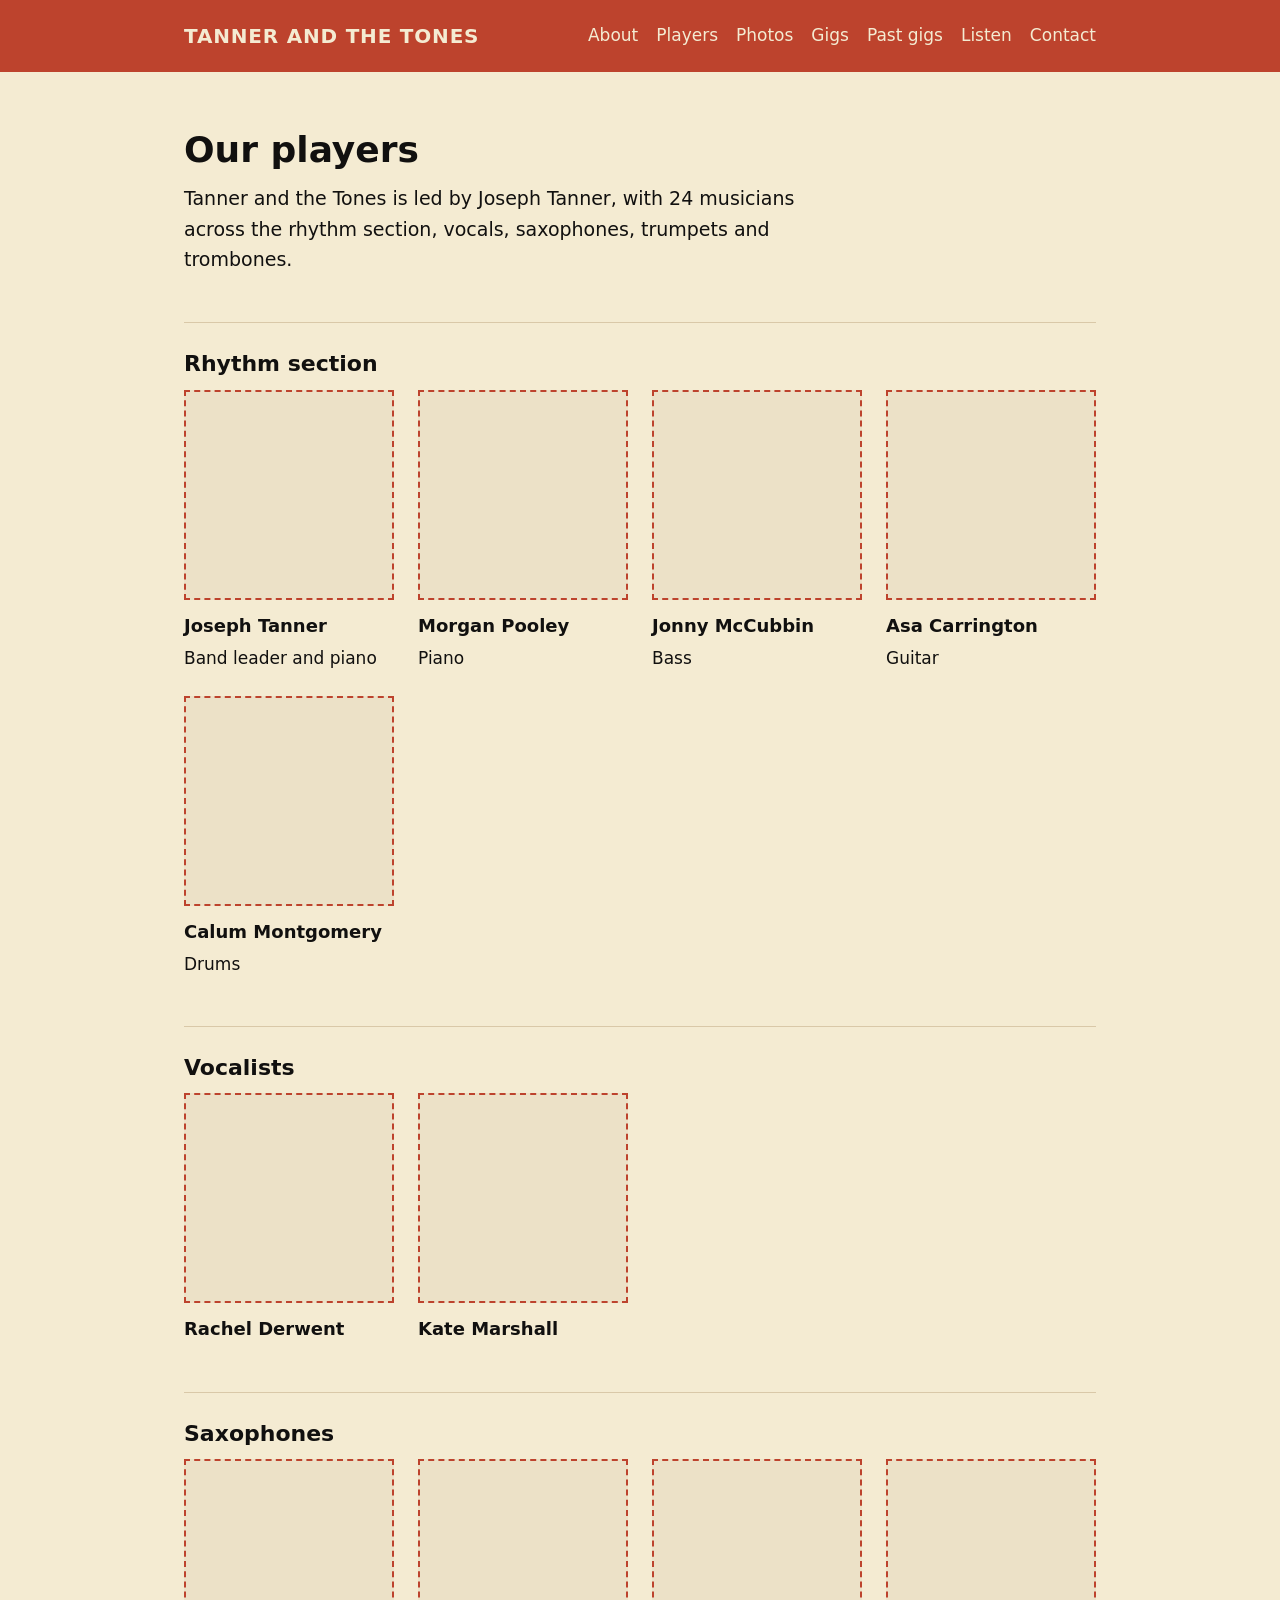
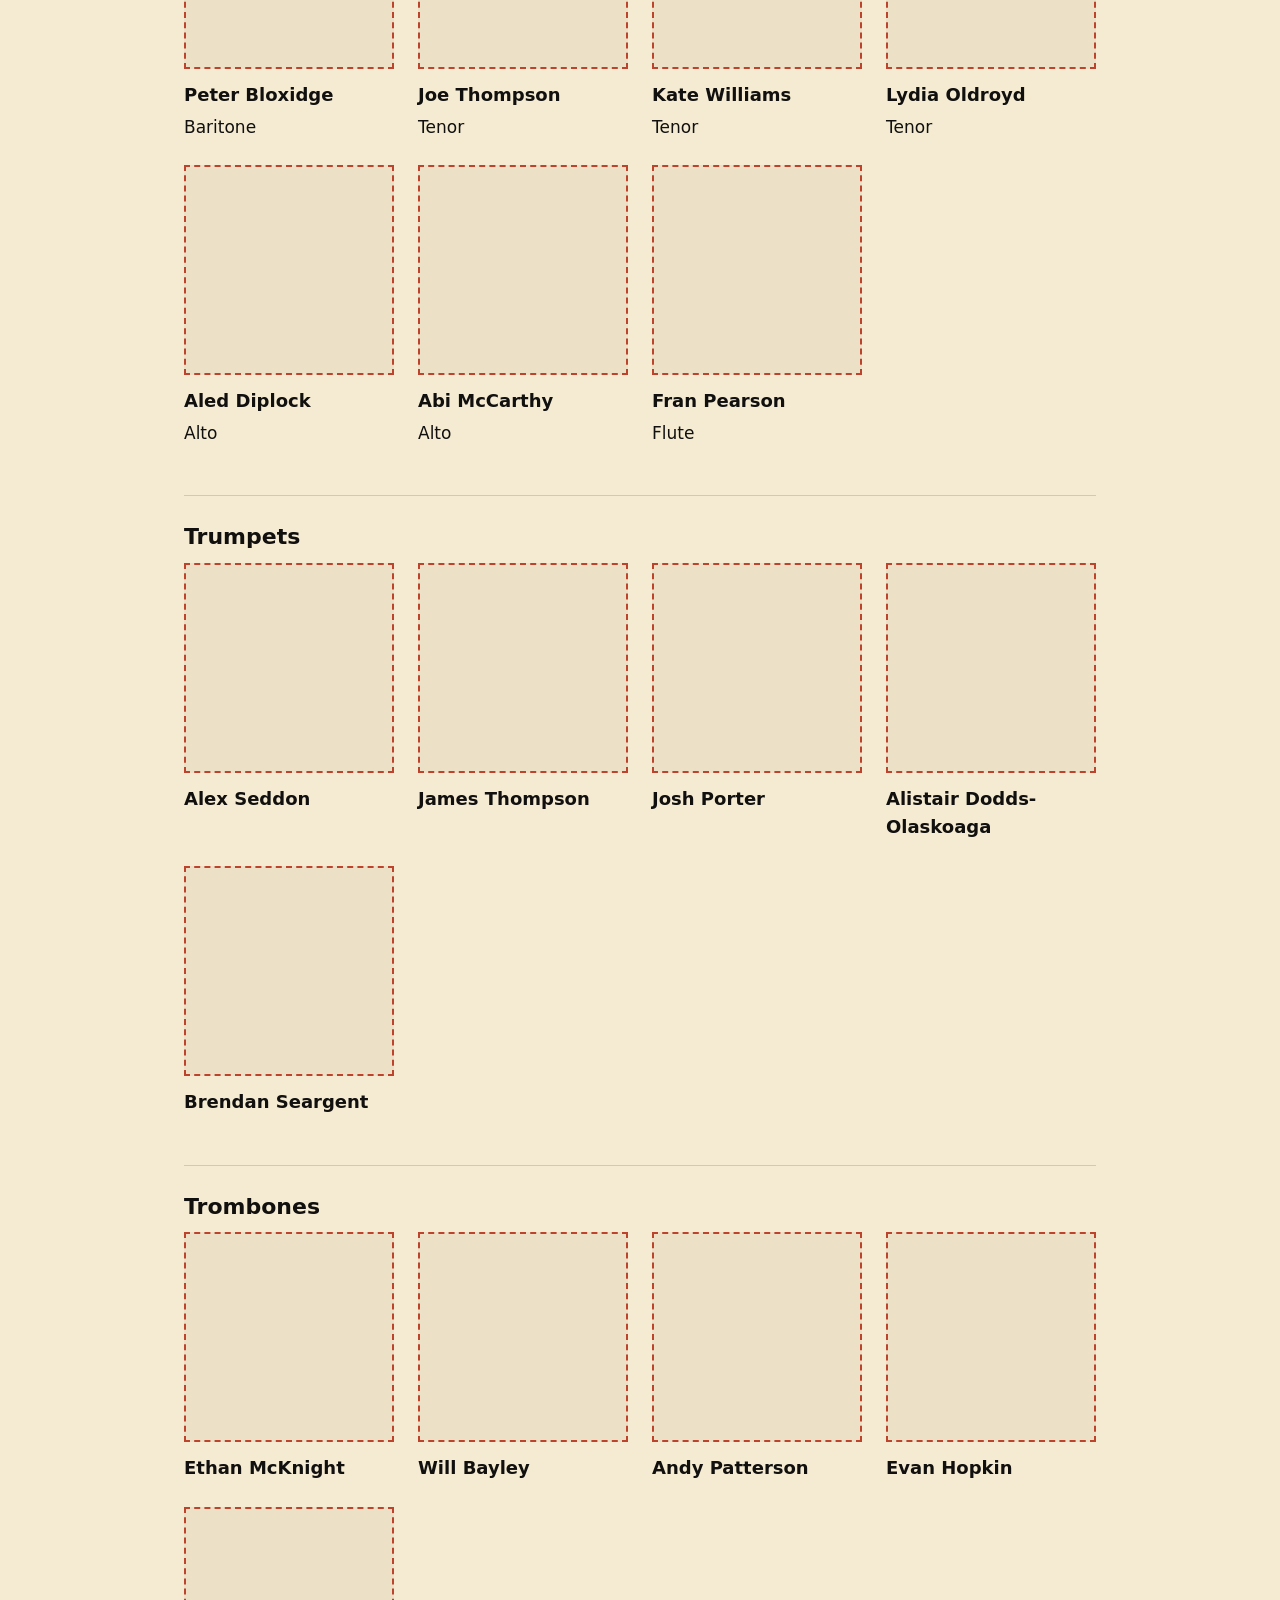
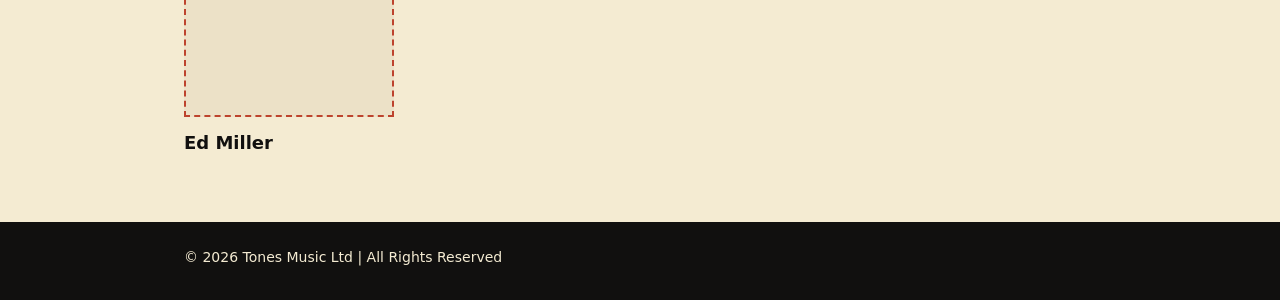
==== players.html @ 6c44559b "Adding players page" ====
<!doctype html>
<html lang="en">
  <head>
    <meta charset="utf-8" />
    <meta name="viewport" content="width=device-width, initial-scale=1" />
    <meta name="description" content="Meet the players in Tanner and the Tones, a big band from Manchester." />
    <meta name="theme-color" content="#bd432d" />
    <title>Our players | Tanner and the Tones</title>
    <link rel="stylesheet" href="styles.css?v=9" />
    <script src="script.js?v=5" defer></script>
  </head>
  <body>
    <header class="site-header">
      <a class="name" href="index.html">Tanner and the Tones</a>
      <nav aria-label="Main navigation">
        <a href="index.html#about">About</a>
        <a href="players.html">Players</a>
        <a href="index.html#gallery">Photos</a>
        <a href="index.html#gigs">Gigs</a>
        <a href="index.html#past-gigs">Past gigs</a>
        <a href="index.html#listen">Listen</a>
        <a href="index.html#contact">Contact</a>
      </nav>
    </header>

    <main>
      <section class="intro">
        <h1>Our players</h1>
        <p class="lede">
          Tanner and the Tones is led by Joseph Tanner, with 24 musicians across the rhythm section,
          vocals, saxophones, trumpets and trombones.
        </p>
      </section>

      <section class="section" id="rhythm">
        <h2>Rhythm section</h2>
        <div class="player-grid">
          <article class="player-card">
            <div class="player-photo" role="img" aria-label="Photo of Joseph Tanner to come"></div>
            <h3>Joseph Tanner</h3>
            <p>Band leader and piano</p>
          </article>
          <article class="player-card">
            <div class="player-photo" role="img" aria-label="Photo of Morgan Pooley to come"></div>
            <h3>Morgan Pooley</h3>
            <p>Piano</p>
          </article>
          <article class="player-card">
            <div class="player-photo" role="img" aria-label="Photo of Jonny McCubbin to come"></div>
            <h3>Jonny McCubbin</h3>
            <p>Bass</p>
          </article>
          <article class="player-card">
            <div class="player-photo" role="img" aria-label="Photo of Asa Carrington to come"></div>
            <h3>Asa Carrington</h3>
            <p>Guitar</p>
          </article>
          <article class="player-card">
            <div class="player-photo" role="img" aria-label="Photo of Calum Montgomery to come"></div>
            <h3>Calum Montgomery</h3>
            <p>Drums</p>
          </article>
        </div>
      </section>

      <section class="section" id="vocals">
        <h2>Vocalists</h2>
        <div class="player-grid">
          <article class="player-card">
            <div class="player-photo" role="img" aria-label="Photo of Rachel Derwent to come"></div>
            <h3>Rachel Derwent</h3>
          </article>
          <article class="player-card">
            <div class="player-photo" role="img" aria-label="Photo of Kate Marshall to come"></div>
            <h3>Kate Marshall</h3>
          </article>
        </div>
      </section>

      <section class="section" id="saxophones">
        <h2>Saxophones</h2>
        <div class="player-grid">
          <article class="player-card">
            <div class="player-photo" role="img" aria-label="Photo of Peter Bloxidge to come"></div>
            <h3>Peter Bloxidge</h3>
            <p>Baritone</p>
          </article>
          <article class="player-card">
            <div class="player-photo" role="img" aria-label="Photo of Joe Thompson to come"></div>
            <h3>Joe Thompson</h3>
            <p>Tenor</p>
          </article>
          <article class="player-card">
            <div class="player-photo" role="img" aria-label="Photo of Kate Williams to come"></div>
            <h3>Kate Williams</h3>
            <p>Tenor</p>
          </article>
          <article class="player-card">
            <div class="player-photo" role="img" aria-label="Photo of Lydia Oldroyd to come"></div>
            <h3>Lydia Oldroyd</h3>
            <p>Tenor</p>
          </article>
          <article class="player-card">
            <div class="player-photo" role="img" aria-label="Photo of Aled Diplock to come"></div>
            <h3>Aled Diplock</h3>
            <p>Alto</p>
          </article>
          <article class="player-card">
            <div class="player-photo" role="img" aria-label="Photo of Abi McCarthy to come"></div>
            <h3>Abi McCarthy</h3>
            <p>Alto</p>
          </article>
          <article class="player-card">
            <div class="player-photo" role="img" aria-label="Photo of Fran Pearson to come"></div>
            <h3>Fran Pearson</h3>
            <p>Flute</p>
          </article>
        </div>
      </section>

      <section class="section" id="trumpets">
        <h2>Trumpets</h2>
        <div class="player-grid">
          <article class="player-card">
            <div class="player-photo" role="img" aria-label="Photo of Alex Seddon to come"></div>
            <h3>Alex Seddon</h3>
          </article>
          <article class="player-card">
            <div class="player-photo" role="img" aria-label="Photo of James Thompson to come"></div>
            <h3>James Thompson</h3>
          </article>
          <article class="player-card">
            <div class="player-photo" role="img" aria-label="Photo of Josh Porter to come"></div>
            <h3>Josh Porter</h3>
          </article>
          <article class="player-card">
            <div class="player-photo" role="img" aria-label="Photo of Alistair Dodds-Olaskoaga to come"></div>
            <h3>Alistair Dodds-Olaskoaga</h3>
          </article>
          <article class="player-card">
            <div class="player-photo" role="img" aria-label="Photo of Brendan Seargent to come"></div>
            <h3>Brendan Seargent</h3>
          </article>
        </div>
      </section>

      <section class="section" id="trombones">
        <h2>Trombones</h2>
        <div class="player-grid">
          <article class="player-card">
            <div class="player-photo" role="img" aria-label="Photo of Ethan McKnight to come"></div>
            <h3>Ethan McKnight</h3>
          </article>
          <article class="player-card">
            <div class="player-photo" role="img" aria-label="Photo of Will Bayley to come"></div>
            <h3>Will Bayley</h3>
          </article>
          <article class="player-card">
            <div class="player-photo" role="img" aria-label="Photo of Andy Patterson to come"></div>
            <h3>Andy Patterson</h3>
          </article>
          <article class="player-card">
            <div class="player-photo" role="img" aria-label="Photo of Evan Hopkin to come"></div>
            <h3>Evan Hopkin</h3>
          </article>
          <article class="player-card">
            <div class="player-photo" role="img" aria-label="Photo of Ed Miller to come"></div>
            <h3>Ed Miller</h3>
          </article>
        </div>
      </section>
    </main>

    <footer class="site-footer">
      <p>&copy; <span id="year"></span> Tones Music Ltd | All Rights Reserved</p>
    </footer>
  </body>
</html>
---- styles.css ----
:root {
  --terracotta: #bd432d;
  --terracotta-dark: #963621;
  --cream: #f4ebd2;
  --black: #11100f;
  --paper: var(--cream);
  --muted: #6f5b4c;
  --line: #d9c8a8;
}

* {
  box-sizing: border-box;
}

body {
  margin: 0;
  color: var(--black);
  background: var(--paper);
  font-family: system-ui, -apple-system, "Segoe UI", Helvetica, Arial, sans-serif;
  font-size: 17px;
  line-height: 1.6;
}

a {
  color: var(--terracotta-dark);
}

.site-header {
  display: flex;
  flex-wrap: wrap;
  justify-content: space-between;
  align-items: center;
  gap: 12px 24px;
  padding: 20px max(24px, calc((100% - 960px) / 2 + 24px));
  background: var(--terracotta);
  color: var(--paper);
}

.name {
  color: var(--cream);
  font-size: 20px;
  font-weight: 800;
  letter-spacing: 0.04em;
  text-transform: uppercase;
  text-decoration: none;
}

nav {
  display: flex;
  flex-wrap: wrap;
  gap: 18px;
}

nav a {
  color: var(--cream);
  text-decoration: none;
}

nav a:hover {
  text-decoration: underline;
}

main {
  max-width: 960px;
  margin: 0 auto;
  padding: 0 24px;
}

.hero {
  padding-top: 40px;
}

.hero img {
  display: block;
  width: 100%;
  aspect-ratio: 4 / 3;
  object-fit: cover;
  object-position: center;
  border-radius: 6px;
  box-shadow: 0 18px 40px rgb(17 16 15 / 22%);
}

.hero-caption {
  margin: 14px 0 0;
  color: var(--muted);
  font-size: 14px;
  letter-spacing: 0.06em;
  text-align: center;
  text-transform: uppercase;
}

.section .gallery-intro {
  max-width: 860px;
  margin: 0 auto 20px;
  color: var(--muted);
  text-align: center;
}

.slideshow {
  max-width: 860px;
  margin: 0 auto;
  overflow: hidden;
  border: 1px solid var(--terracotta);
  background: var(--black);
  box-shadow: 0 16px 36px rgb(17 16 15 / 20%);
}

.slide {
  margin: 0;
}

.slide[hidden] {
  display: none;
}

.slide img {
  display: block;
  width: 100%;
  aspect-ratio: 4 / 3;
  object-fit: contain;
  background: var(--black);
}

.slide figcaption {
  padding: 12px 18px;
  color: var(--cream);
  font-size: 14px;
  letter-spacing: 0.08em;
  text-align: center;
  text-transform: uppercase;
}

.slideshow-controls {
  display: grid;
  grid-template-columns: 1fr auto 1fr;
  align-items: center;
  gap: 12px;
  padding: 12px 14px;
  background: var(--terracotta);
}

.slide-button {
  min-width: 128px;
  padding: 8px 14px;
  border: 1px solid var(--cream);
  border-radius: 2px;
  color: var(--cream);
  background: transparent;
  font: inherit;
  font-size: 14px;
  font-weight: 700;
  cursor: pointer;
  transition: color 160ms ease, background-color 160ms ease;
}

.slide-button:hover {
  color: var(--black);
  background: var(--cream);
}

.slide-button:focus-visible {
  outline: 3px solid var(--cream);
  outline-offset: 3px;
}

.slide-button[data-slide-direction="previous"] {
  justify-self: start;
}

.slide-button[data-slide-direction="next"] {
  justify-self: end;
}

.slide-position {
  margin: 0;
  color: var(--cream);
  font-size: 14px;
  font-weight: 700;
  letter-spacing: 0.08em;
  text-align: center;
  white-space: nowrap;
}

.intro {
  padding-top: 56px;
}

h1,
h2 {
  line-height: 1.2;
  font-weight: 700;
}

h1 {
  margin: 0 0 12px;
  font-size: 36px;
}

h2 {
  margin: 0 0 12px;
  font-size: 22px;
}

.lede {
  max-width: 640px;
  margin: 0;
  font-size: 19px;
}

.section {
  margin-top: 48px;
  padding-top: 28px;
  border-top: 1px solid var(--line);
}

.section p {
  max-width: 640px;
  margin: 0;
}

.gig-review-grid {
  display: grid;
  grid-template-columns: repeat(auto-fit, minmax(240px, 1fr));
  gap: 16px;
}

.player-grid {
  display: grid;
  grid-template-columns: repeat(auto-fill, minmax(180px, 1fr));
  gap: 24px;
}

.player-photo {
  aspect-ratio: 1 / 1;
  display: grid;
  place-items: center;
  border: 2px dashed var(--terracotta);
  background: #ece1c7;
  color: var(--terracotta-dark);
  font-size: 14px;
}

.player-card h3 {
  margin: 12px 0 0;
  font-size: 18px;
}

.player-card p {
  margin: 4px 0 0;
}

.info-card {
  padding: 24px;
  border-top: 4px solid var(--terracotta);
  background: #ece1c7;
}

.info-card .eyebrow {
  margin: 0 0 8px;
  color: var(--terracotta-dark);
  font-size: 13px;
  font-weight: 800;
  letter-spacing: 0.12em;
  text-transform: uppercase;
}

.info-card h3 {
  margin: 0 0 8px;
  font-size: 21px;
  line-height: 1.25;
}

.info-card p {
  margin-bottom: 12px;
}

.info-card p:last-of-type {
  margin-bottom: 0;
}

.info-card a {
  display: inline-block;
  margin-top: 12px;
  font-weight: 700;
}

.links {
  margin: 0;
  padding: 0;
  list-style: none;
}

.links li {
  margin-bottom: 8px;
}

.site-footer {
  margin-top: 64px;
  padding: 24px max(24px, calc((100% - 960px) / 2 + 24px)) 32px;
  background: var(--black);
  color: var(--cream);
  font-size: 14px;
}

.site-footer p {
  margin: 0;
}

@media (max-width: 600px) {
  body {
    font-size: 16px;
  }

  .gig-review-grid {
    grid-template-columns: 1fr;
  }

  .slideshow-controls {
    grid-template-columns: 1fr 1fr;
    gap: 8px;
    padding: 10px;
  }

  .slide-position {
    grid-column: 1 / -1;
    grid-row: 1;
  }

  .slide-button {
    grid-row: 2;
    padding: 8px 10px;
    font-size: 13px;
  }

  h1 {
    font-size: 28px;
  }

  .lede {
    font-size: 17px;
  }
}
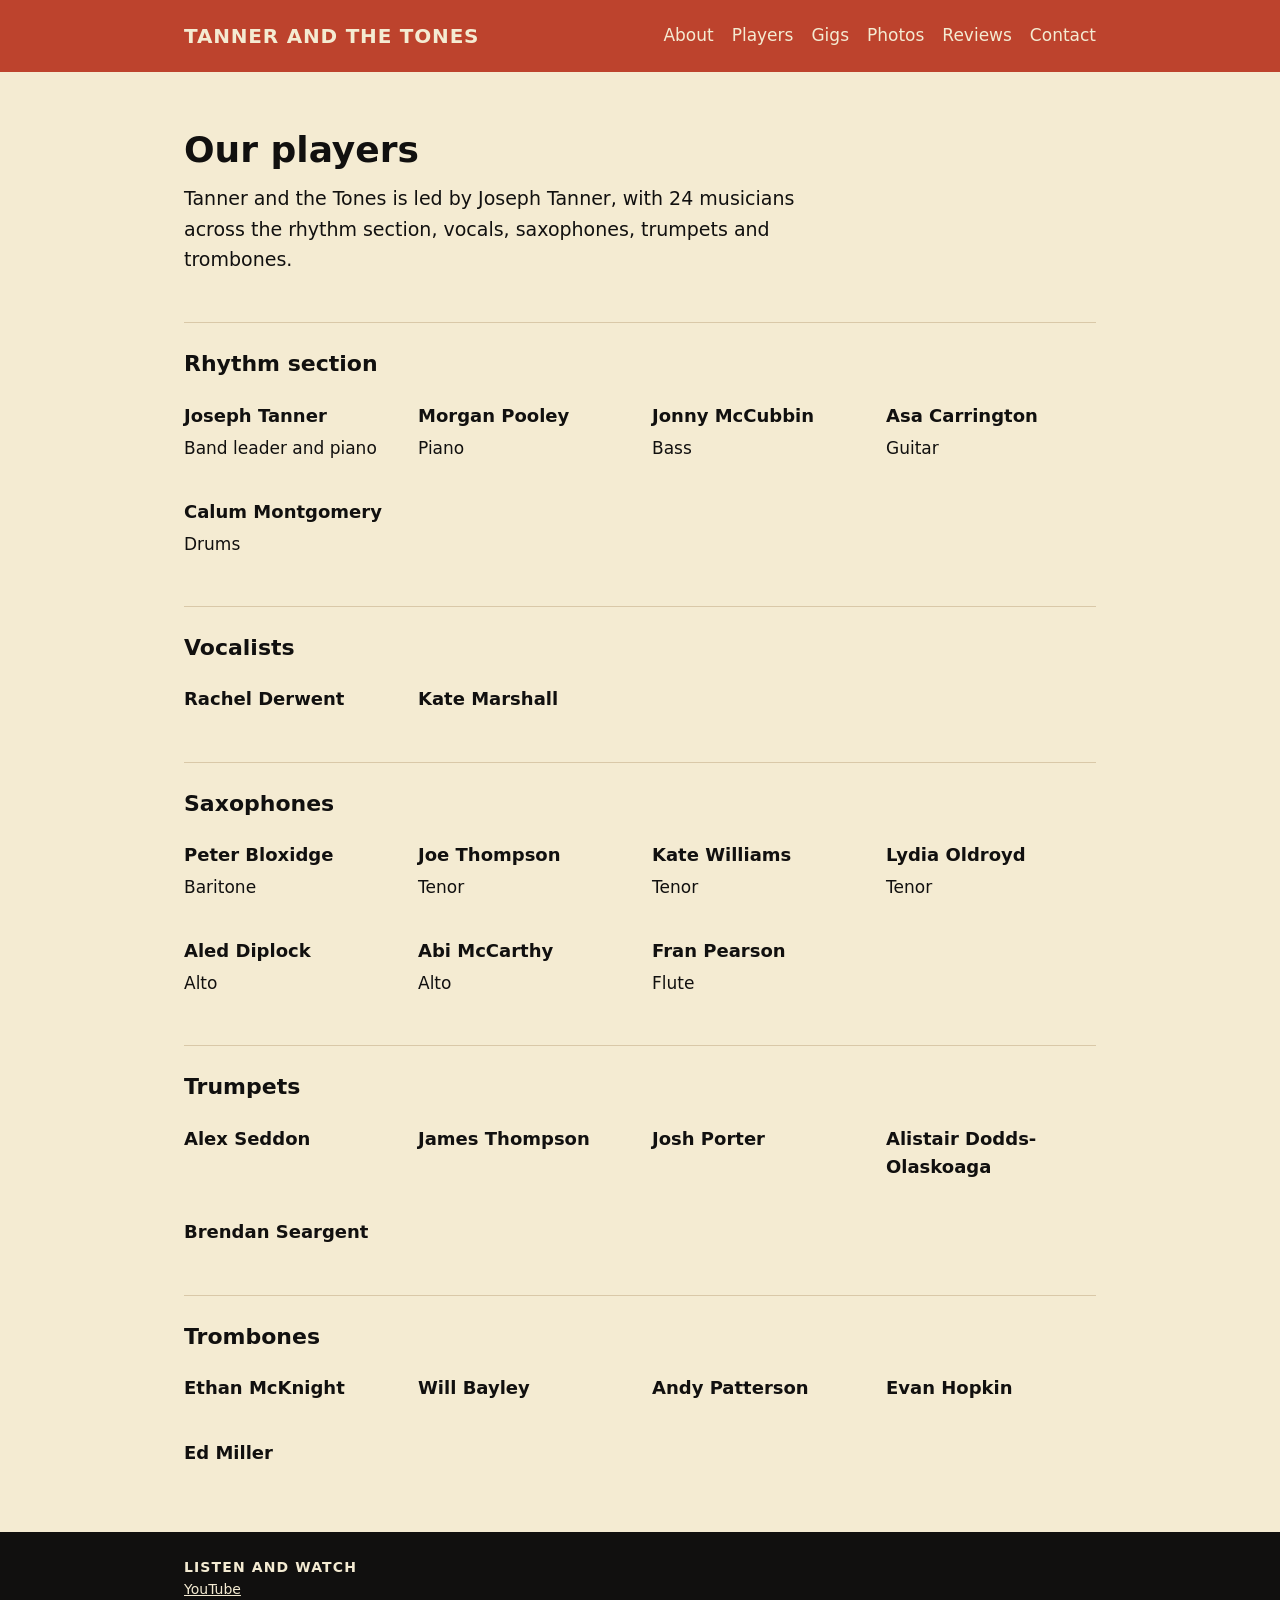
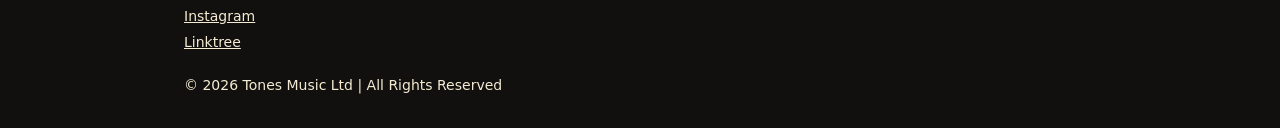
==== commit 1a13f51f: "Some changes" ====
--- a/players.html
+++ b/players.html
@@ -6,7 +6,7 @@
     <meta name="description" content="Meet the players in Tanner and the Tones, a big band from Manchester." />
     <meta name="theme-color" content="#bd432d" />
     <title>Our players | Tanner and the Tones</title>
-    <link rel="stylesheet" href="styles.css?v=9" />
+    <link rel="stylesheet" href="styles.css?v=16" />
     <script src="script.js?v=5" defer></script>
   </head>
   <body>
@@ -15,10 +15,9 @@
       <nav aria-label="Main navigation">
         <a href="index.html#about">About</a>
         <a href="players.html">Players</a>
+        <a href="index.html#gigs">Gigs</a>
         <a href="index.html#gallery">Photos</a>
-        <a href="index.html#gigs">Gigs</a>
-        <a href="index.html#past-gigs">Past gigs</a>
-        <a href="index.html#listen">Listen</a>
+        <a href="index.html#past-gigs">Reviews</a>
         <a href="index.html#contact">Contact</a>
       </nav>
     </header>
@@ -172,6 +171,14 @@
     </main>
 
     <footer class="site-footer">
+      <div class="footer-listen">
+        <p class="footer-heading">Listen and watch</p>
+        <ul class="links">
+          <li><a href="https://www.youtube.com/@tannerandthetones" target="_blank" rel="noreferrer">YouTube</a></li>
+          <li><a href="https://www.instagram.com/manchesterjazzband" target="_blank" rel="noreferrer">Instagram</a></li>
+          <li><a href="https://linktr.ee/tannerandthetones" target="_blank" rel="noreferrer">Linktree</a></li>
+        </ul>
+      </div>
       <p>&copy; <span id="year"></span> Tones Music Ltd | All Rights Reserved</p>
     </footer>
   </body>
--- a/styles.css
+++ b/styles.css
@@ -105,6 +105,12 @@
   box-shadow: 0 16px 36px rgb(17 16 15 / 20%);
 }
 
+#gigs iframe {
+  display: block;
+  max-width: min(860px, 100%);
+  margin: 0 auto;
+}
+
 .slide {
   margin: 0;
 }
@@ -207,6 +213,39 @@
   font-size: 19px;
 }
 
+.hero-actions {
+  display: flex;
+  flex-wrap: wrap;
+  gap: 12px;
+  margin: 24px 0 0;
+}
+
+.button {
+  display: inline-block;
+  padding: 10px 20px;
+  border: 2px solid var(--terracotta);
+  border-radius: 2px;
+  color: var(--cream);
+  background: var(--terracotta);
+  font-weight: 700;
+  text-decoration: none;
+}
+
+.button:hover {
+  background: var(--terracotta-dark);
+  border-color: var(--terracotta-dark);
+}
+
+.button-secondary {
+  color: var(--terracotta-dark);
+  background: transparent;
+}
+
+.button-secondary:hover {
+  color: var(--cream);
+  background: var(--terracotta-dark);
+}
+
 .section {
   margin-top: 48px;
   padding-top: 28px;
@@ -231,13 +270,7 @@
 }
 
 .player-photo {
-  aspect-ratio: 1 / 1;
-  display: grid;
-  place-items: center;
-  border: 2px dashed var(--terracotta);
-  background: #ece1c7;
-  color: var(--terracotta-dark);
-  font-size: 14px;
+  display: none;
 }
 
 .player-card h3 {
@@ -306,6 +339,111 @@
   margin: 0;
 }
 
+.site-footer a {
+  color: var(--cream);
+}
+
+.footer-listen {
+  margin-bottom: 20px;
+}
+
+.footer-heading {
+  margin: 0 0 8px;
+  font-weight: 700;
+  letter-spacing: 0.08em;
+  text-transform: uppercase;
+}
+
+.site-footer .links li {
+  margin-bottom: 4px;
+}
+
+.gig-list {
+  list-style: none;
+  margin: 0 0 24px;
+  padding: 0;
+}
+
+.gig-list li {
+  display: flex;
+  flex-wrap: wrap;
+  align-items: baseline;
+  gap: 4px 16px;
+  padding: 12px 0;
+  border-bottom: 1px solid var(--terracotta);
+}
+
+.gig-date {
+  font-weight: 700;
+  min-width: 120px;
+}
+
+.gig-venue {
+  flex: 1;
+}
+
+.gig-list,
+.venue-row {
+  margin-top: 32px;
+  padding: 20px 22px;
+  border: 1px solid var(--terracotta);
+  background: var(--paper);
+  box-shadow: 0 12px 28px rgb(17 16 15 / 12%);
+}
+
+.venue-label {
+  margin: 0 0 14px;
+  font-size: 1.25rem;
+  font-weight: 800;
+  color: var(--terracotta);
+}
+
+.venue-list {
+  display: flex;
+  flex-wrap: wrap;
+  gap: 10px;
+  margin: 0;
+  padding: 0;
+  list-style: none;
+}
+
+.venue-list li {
+  margin: 0;
+}
+
+.venue-list a {
+  display: inline-block;
+  padding: 10px 16px;
+  border: 2px solid var(--terracotta);
+  border-radius: 999px;
+  background: var(--cream);
+  color: var(--black);
+  text-decoration: none;
+  font-weight: 700;
+}
+
+.venue-list a:hover {
+  color: var(--cream);
+  background: var(--terracotta);
+}
+
+.venue-list span {
+  display: block;
+  font-size: 13px;
+  color: var(--black);
+  opacity: 0.7;
+}
+.group-photo {
+  display: block;
+  width: 100%;
+  max-width: 860px;
+  margin: 24px 0 0;
+  aspect-ratio: 4 / 3;
+  object-fit: cover;
+  border-radius: 6px;
+  box-shadow: 0 16px 36px rgb(17 16 15 / 20%);
+}
+
 @media (max-width: 600px) {
   body {
     font-size: 16px;
